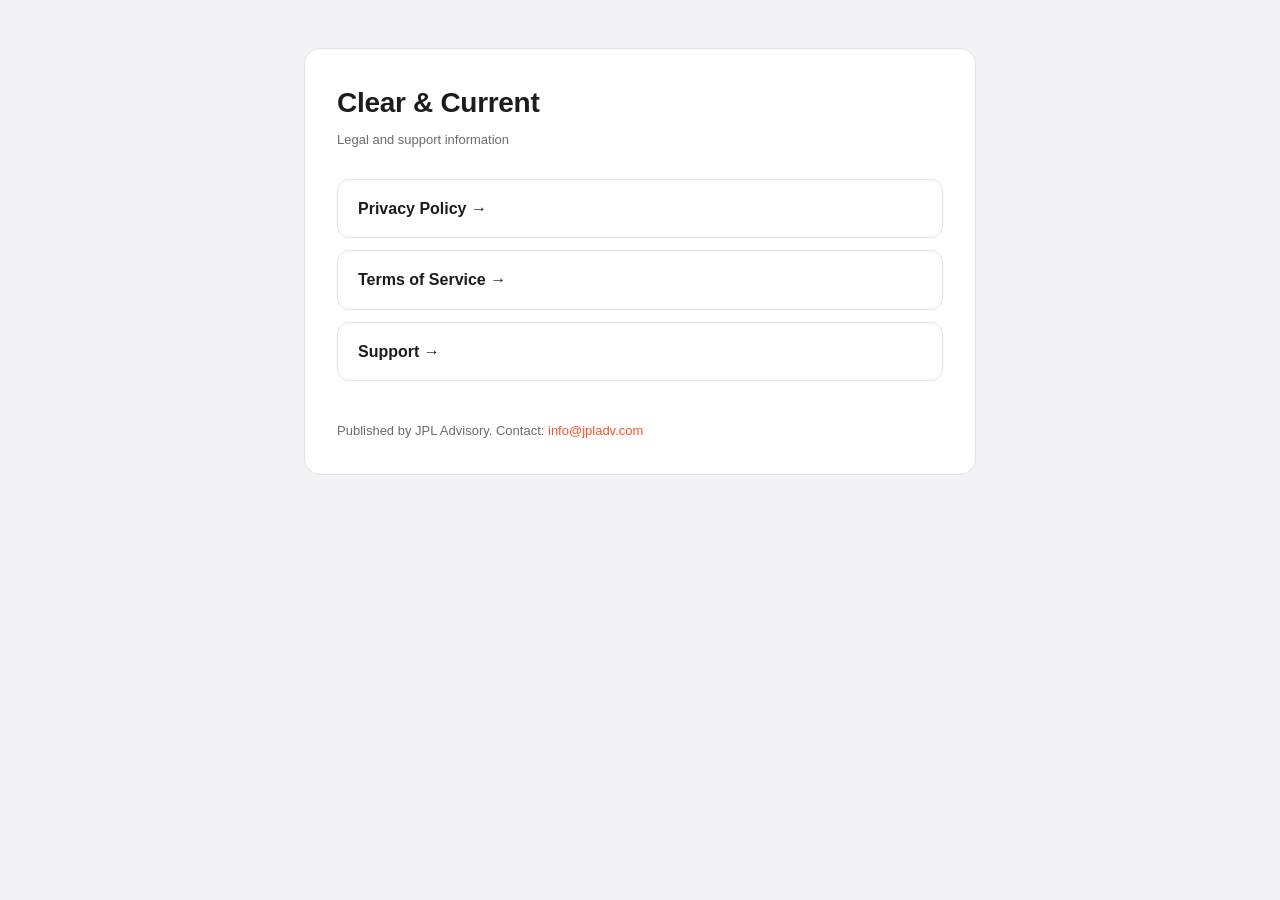
==== index.html @ c105700f "Rename app to Clear & Current" ====
<!doctype html>
<html lang="en">
<head>
<meta charset="utf-8" />
<meta name="viewport" content="width=device-width, initial-scale=1" />
<title>Clear & Current — Legal &amp; Support</title>
<link rel="stylesheet" href="style.css" />
</head>
<body>
<div class="wrap">
  <div class="card">
    <h1>Clear & Current</h1>
    <p class="meta">Legal and support information</p>
    <div class="home-links">
      <a href="privacy-policy.html">Privacy Policy →</a>
      <a href="terms.html">Terms of Service →</a>
      <a href="support.html">Support →</a>
    </div>
    <footer>Published by JPL Advisory. Contact: <a href="mailto:info@jpladv.com">info@jpladv.com</a></footer>
  </div>
</div>
</body>
</html>
---- style.css ----
:root {
  --bg: #f2f2f7;
  --card: #ffffff;
  --text: #1c1c1e;
  --text-secondary: #6b6b70;
  --accent: #f2542d;
  --border: #e2e2e6;
}

@media (prefers-color-scheme: dark) {
  :root {
    --bg: #000000;
    --card: #1c1c1e;
    --text: #f2f2f7;
    --text-secondary: #a0a0a5;
    --accent: #ff6a47;
    --border: #2c2c2e;
  }
}

* {
  box-sizing: border-box;
}

body {
  margin: 0;
  padding: 0;
  background: var(--bg);
  color: var(--text);
  font-family: -apple-system, BlinkMacSystemFont, "Segoe UI", Roboto, Helvetica, Arial, sans-serif;
  line-height: 1.6;
}

.wrap {
  max-width: 720px;
  margin: 0 auto;
  padding: 48px 24px 96px;
}

.card {
  background: var(--card);
  border: 1px solid var(--border);
  border-radius: 16px;
  padding: 32px;
}

h1 {
  font-size: 28px;
  font-weight: 800;
  letter-spacing: -0.3px;
  margin: 0 0 4px;
}

h2 {
  font-size: 18px;
  font-weight: 700;
  margin: 32px 0 8px;
}

h2:first-of-type {
  margin-top: 24px;
}

p, li {
  color: var(--text);
  font-size: 15px;
}

.meta {
  color: var(--text-secondary);
  font-size: 13px;
  margin: 0 0 28px;
}

a {
  color: var(--accent);
  text-decoration: none;
}

a:hover {
  text-decoration: underline;
}

nav.top {
  max-width: 720px;
  margin: 0 auto;
  padding: 24px 24px 0;
  font-size: 14px;
}

nav.top a {
  color: var(--text-secondary);
  font-weight: 600;
}

.home-links {
  display: flex;
  flex-direction: column;
  gap: 12px;
  margin-top: 24px;
}

.home-links a {
  display: block;
  padding: 16px 20px;
  border: 1px solid var(--border);
  border-radius: 12px;
  color: var(--text);
  font-weight: 700;
}

footer {
  margin-top: 40px;
  color: var(--text-secondary);
  font-size: 13px;
}
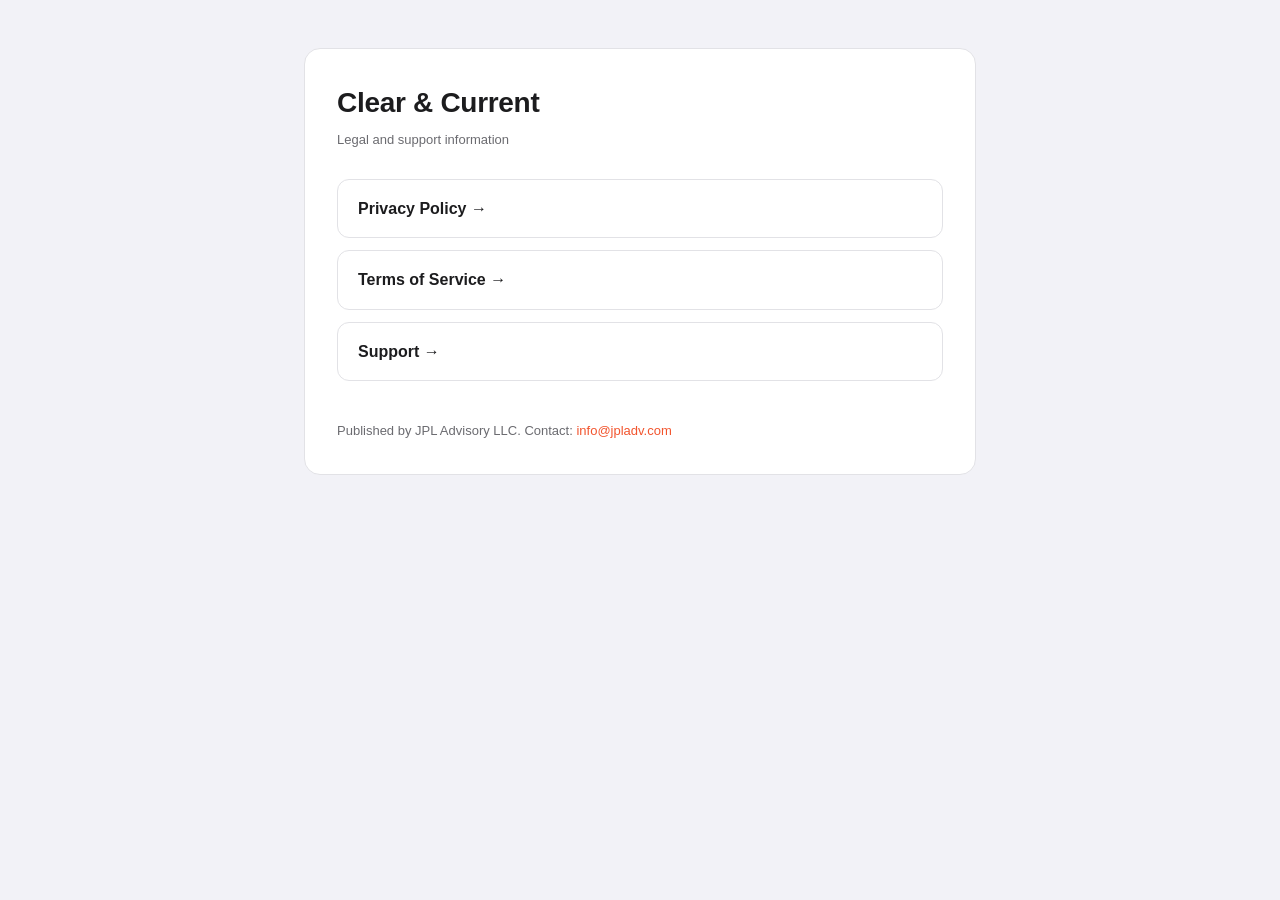
==== commit 36a07dd9: "Use full legal entity name, JPL Advisory LLC Co-Authored-By: Claude Sonnet 5 <noreply@anthropic.com>" ====
--- a/index.html
+++ b/index.html
@@ -16,7 +16,7 @@
       <a href="terms.html">Terms of Service →</a>
       <a href="support.html">Support →</a>
     </div>
-    <footer>Published by JPL Advisory. Contact: <a href="mailto:info@jpladv.com">info@jpladv.com</a></footer>
+    <footer>Published by JPL Advisory LLC. Contact: <a href="mailto:info@jpladv.com">info@jpladv.com</a></footer>
   </div>
 </div>
 </body>
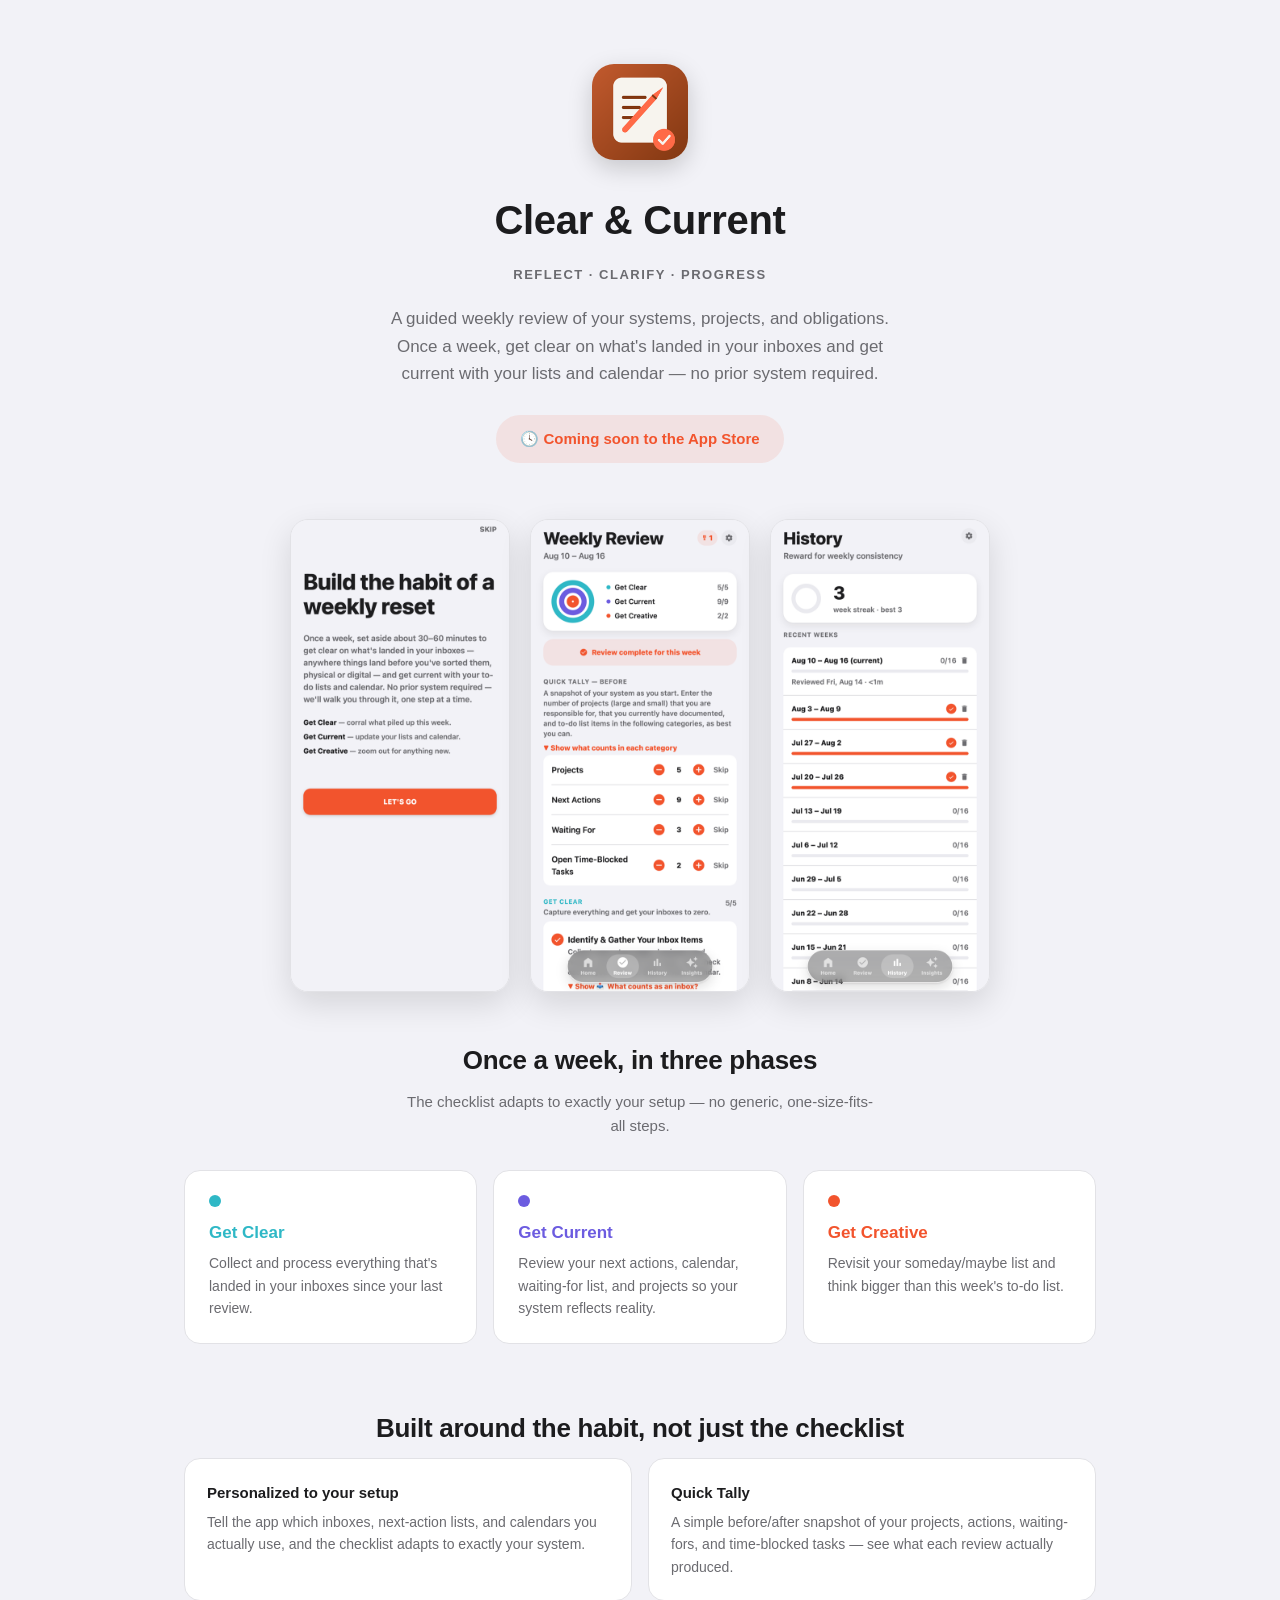
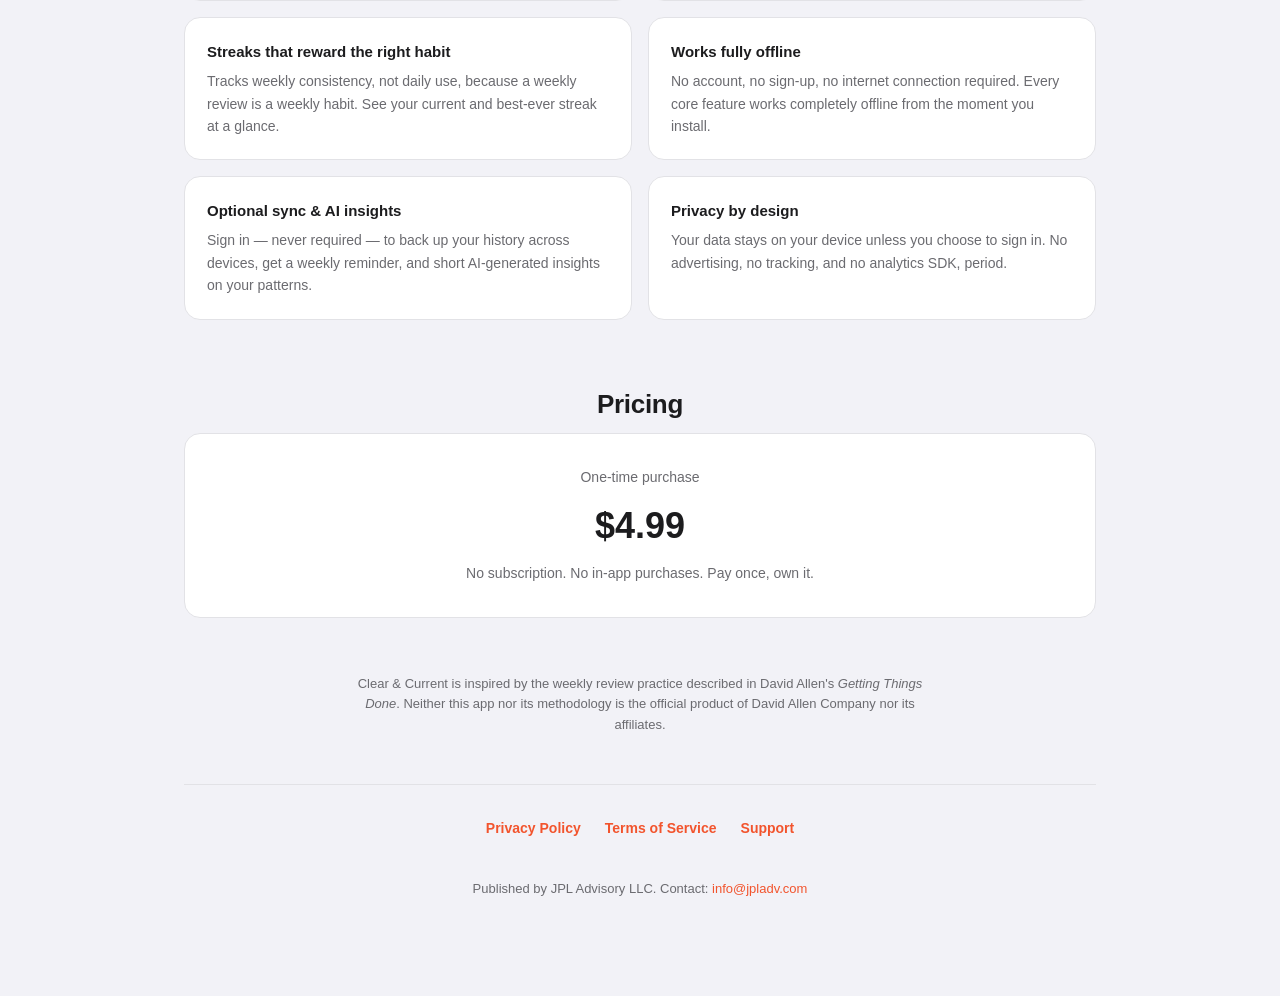
==== commit 1ba2b241: "Turn the homepage into a real marketing page Hero, screenshots, three-phase breakdown, feature grid," ====
--- a/index.html
+++ b/index.html
@@ -3,21 +3,102 @@
 <head>
 <meta charset="utf-8" />
 <meta name="viewport" content="width=device-width, initial-scale=1" />
-<title>Clear & Current — Legal &amp; Support</title>
+<title>Clear & Current — A guided weekly review</title>
+<meta name="description" content="Clear & Current is a guided weekly review of your systems, projects, and obligations. Works fully offline. No account required." />
+<link rel="icon" href="favicon-32.png" />
 <link rel="stylesheet" href="style.css" />
 </head>
 <body>
-<div class="wrap">
-  <div class="card">
+<div class="marketing-wrap">
+
+  <div class="hero">
+    <img class="app-icon" src="icon-180.png" alt="Clear & Current app icon" />
     <h1>Clear & Current</h1>
-    <p class="meta">Legal and support information</p>
-    <div class="home-links">
-      <a href="privacy-policy.html">Privacy Policy →</a>
-      <a href="terms.html">Terms of Service →</a>
-      <a href="support.html">Support →</a>
+    <p class="tagline">Reflect · Clarify · Progress</p>
+    <p class="pitch">
+      A guided weekly review of your systems, projects, and obligations. Once a week, get clear
+      on what's landed in your inboxes and get current with your lists and calendar — no prior
+      system required.
+    </p>
+    <span class="badge">🕓 Coming soon to the App Store</span>
+  </div>
+
+  <div class="screenshots">
+    <img src="screenshots/screenshot-intro.png" alt="Clear & Current onboarding screen" />
+    <img src="screenshots/screenshot-review.png" alt="Clear & Current weekly review screen, complete" />
+    <img src="screenshots/screenshot-history.png" alt="Clear & Current weekly streak history" />
+  </div>
+
+  <h2 class="section-title">Once a week, in three phases</h2>
+  <p class="section-subtitle">The checklist adapts to exactly your setup — no generic, one-size-fits-all steps.</p>
+  <div class="phases">
+    <div class="phase-card phase-clear">
+      <div class="phase-dot"></div>
+      <h3>Get Clear</h3>
+      <p>Collect and process everything that's landed in your inboxes since your last review.</p>
+    </div>
+    <div class="phase-card phase-current">
+      <div class="phase-dot"></div>
+      <h3>Get Current</h3>
+      <p>Review your next actions, calendar, waiting-for list, and projects so your system reflects reality.</p>
+    </div>
+    <div class="phase-card phase-creative">
+      <div class="phase-dot"></div>
+      <h3>Get Creative</h3>
+      <p>Revisit your someday/maybe list and think bigger than this week's to-do list.</p>
+    </div>
+  </div>
+
+  <h2 class="section-title">Built around the habit, not just the checklist</h2>
+  <div class="features">
+    <div class="feature-card">
+      <h3>Personalized to your setup</h3>
+      <p>Tell the app which inboxes, next-action lists, and calendars you actually use, and the checklist adapts to exactly your system.</p>
+    </div>
+    <div class="feature-card">
+      <h3>Quick Tally</h3>
+      <p>A simple before/after snapshot of your projects, actions, waiting-fors, and time-blocked tasks — see what each review actually produced.</p>
+    </div>
+    <div class="feature-card">
+      <h3>Streaks that reward the right habit</h3>
+      <p>Tracks weekly consistency, not daily use, because a weekly review is a weekly habit. See your current and best-ever streak at a glance.</p>
+    </div>
+    <div class="feature-card">
+      <h3>Works fully offline</h3>
+      <p>No account, no sign-up, no internet connection required. Every core feature works completely offline from the moment you install.</p>
+    </div>
+    <div class="feature-card">
+      <h3>Optional sync &amp; AI insights</h3>
+      <p>Sign in — never required — to back up your history across devices, get a weekly reminder, and short AI-generated insights on your patterns.</p>
+    </div>
+    <div class="feature-card">
+      <h3>Privacy by design</h3>
+      <p>Your data stays on your device unless you choose to sign in. No advertising, no tracking, and no analytics SDK, period.</p>
+    </div>
+  </div>
+
+  <h2 class="section-title">Pricing</h2>
+  <div class="pricing-card">
+    <div class="price-note">One-time purchase</div>
+    <div class="price">$4.99</div>
+    <div class="price-note">No subscription. No in-app purchases. Pay once, own it.</div>
+  </div>
+
+  <p class="disclaimer">
+    Clear & Current is inspired by the weekly review practice described in David Allen's
+    <em>Getting Things Done</em>. Neither this app nor its methodology is the official product of
+    David Allen Company nor its affiliates.
+  </p>
+
+  <div class="marketing-footer">
+    <div class="footer-links">
+      <a href="privacy-policy.html">Privacy Policy</a>
+      <a href="terms.html">Terms of Service</a>
+      <a href="support.html">Support</a>
     </div>
     <footer>Published by JPL Advisory LLC. Contact: <a href="mailto:info@jpladv.com">info@jpladv.com</a></footer>
   </div>
+
 </div>
 </body>
 </html>
--- a/style.css
+++ b/style.css
@@ -4,6 +4,11 @@
   --text: #1c1c1e;
   --text-secondary: #6b6b70;
   --accent: #f2542d;
+  --accent-wash: #f2542d1a;
+  --clear: #2fb8c6;
+  --clear-wash: #2fb8c61a;
+  --current: #6c5ce0;
+  --current-wash: #6c5ce01a;
   --border: #e2e2e6;
 }
 
@@ -14,6 +19,11 @@
     --text: #f2f2f7;
     --text-secondary: #a0a0a5;
     --accent: #ff6a47;
+    --accent-wash: #ff6a471f;
+    --clear: #3dd9e3;
+    --clear-wash: #3dd9e31f;
+    --current: #8779ff;
+    --current-wash: #8779ff1f;
     --border: #2c2c2e;
   }
 }
@@ -114,3 +124,200 @@
   color: var(--text-secondary);
   font-size: 13px;
 }
+
+/* Marketing homepage — everything below is scoped to index.html only. */
+
+.marketing-wrap {
+  max-width: 960px;
+  margin: 0 auto;
+  padding: 64px 24px 96px;
+}
+
+.hero {
+  text-align: center;
+  margin-bottom: 56px;
+}
+
+.hero img.app-icon {
+  width: 96px;
+  height: 96px;
+  border-radius: 22px;
+  box-shadow: 0 8px 24px rgba(0, 0, 0, 0.18);
+  margin-bottom: 20px;
+}
+
+.hero h1 {
+  font-size: 40px;
+  margin-bottom: 8px;
+}
+
+.hero .tagline {
+  color: var(--text-secondary);
+  font-size: 13px;
+  font-weight: 700;
+  letter-spacing: 1.5px;
+  text-transform: uppercase;
+  margin-bottom: 20px;
+}
+
+.hero .pitch {
+  max-width: 520px;
+  margin: 0 auto 28px;
+  font-size: 17px;
+  color: var(--text-secondary);
+}
+
+.badge {
+  display: inline-flex;
+  align-items: center;
+  gap: 8px;
+  padding: 12px 24px;
+  border-radius: 999px;
+  background: var(--accent-wash);
+  color: var(--accent);
+  font-weight: 700;
+  font-size: 15px;
+}
+
+.screenshots {
+  display: flex;
+  justify-content: center;
+  gap: 20px;
+  flex-wrap: wrap;
+  margin: 48px 0;
+}
+
+.screenshots img {
+  width: 220px;
+  max-width: 42vw;
+  border-radius: 18px;
+  border: 1px solid var(--border);
+  box-shadow: 0 12px 32px rgba(0, 0, 0, 0.12);
+}
+
+.section-title {
+  text-align: center;
+  font-size: 26px;
+  font-weight: 800;
+  letter-spacing: -0.3px;
+  margin: 64px 0 8px;
+}
+
+.section-subtitle {
+  text-align: center;
+  color: var(--text-secondary);
+  max-width: 480px;
+  margin: 0 auto 32px;
+}
+
+.phases {
+  display: grid;
+  grid-template-columns: repeat(3, 1fr);
+  gap: 16px;
+}
+
+.phase-card {
+  background: var(--card);
+  border: 1px solid var(--border);
+  border-radius: 16px;
+  padding: 24px;
+}
+
+.phase-dot {
+  width: 12px;
+  height: 12px;
+  border-radius: 50%;
+  margin-bottom: 12px;
+}
+
+.phase-card h3 {
+  font-size: 17px;
+  margin: 0 0 6px;
+}
+
+.phase-card p {
+  color: var(--text-secondary);
+  font-size: 14px;
+  margin: 0;
+}
+
+.phase-clear .phase-dot { background: var(--clear); }
+.phase-clear h3 { color: var(--clear); }
+.phase-current .phase-dot { background: var(--current); }
+.phase-current h3 { color: var(--current); }
+.phase-creative .phase-dot { background: var(--accent); }
+.phase-creative h3 { color: var(--accent); }
+
+.features {
+  display: grid;
+  grid-template-columns: repeat(2, 1fr);
+  gap: 16px;
+}
+
+.feature-card {
+  background: var(--card);
+  border: 1px solid var(--border);
+  border-radius: 16px;
+  padding: 22px;
+}
+
+.feature-card h3 {
+  font-size: 15px;
+  margin: 0 0 6px;
+}
+
+.feature-card p {
+  color: var(--text-secondary);
+  font-size: 14px;
+  margin: 0;
+}
+
+.pricing-card {
+  background: var(--card);
+  border: 1px solid var(--border);
+  border-radius: 16px;
+  padding: 32px;
+  text-align: center;
+}
+
+.pricing-card .price {
+  font-size: 36px;
+  font-weight: 800;
+  margin: 8px 0;
+}
+
+.pricing-card .price-note {
+  color: var(--text-secondary);
+  font-size: 14px;
+}
+
+.disclaimer {
+  color: var(--text-secondary);
+  font-size: 13px;
+  text-align: center;
+  max-width: 600px;
+  margin: 56px auto 0;
+}
+
+.marketing-footer {
+  text-align: center;
+  margin-top: 48px;
+  padding-top: 32px;
+  border-top: 1px solid var(--border);
+}
+
+.marketing-footer .footer-links {
+  display: flex;
+  justify-content: center;
+  gap: 24px;
+  margin-bottom: 16px;
+  font-weight: 600;
+  font-size: 14px;
+}
+
+@media (max-width: 640px) {
+  .phases,
+  .features {
+    grid-template-columns: 1fr;
+  }
+}
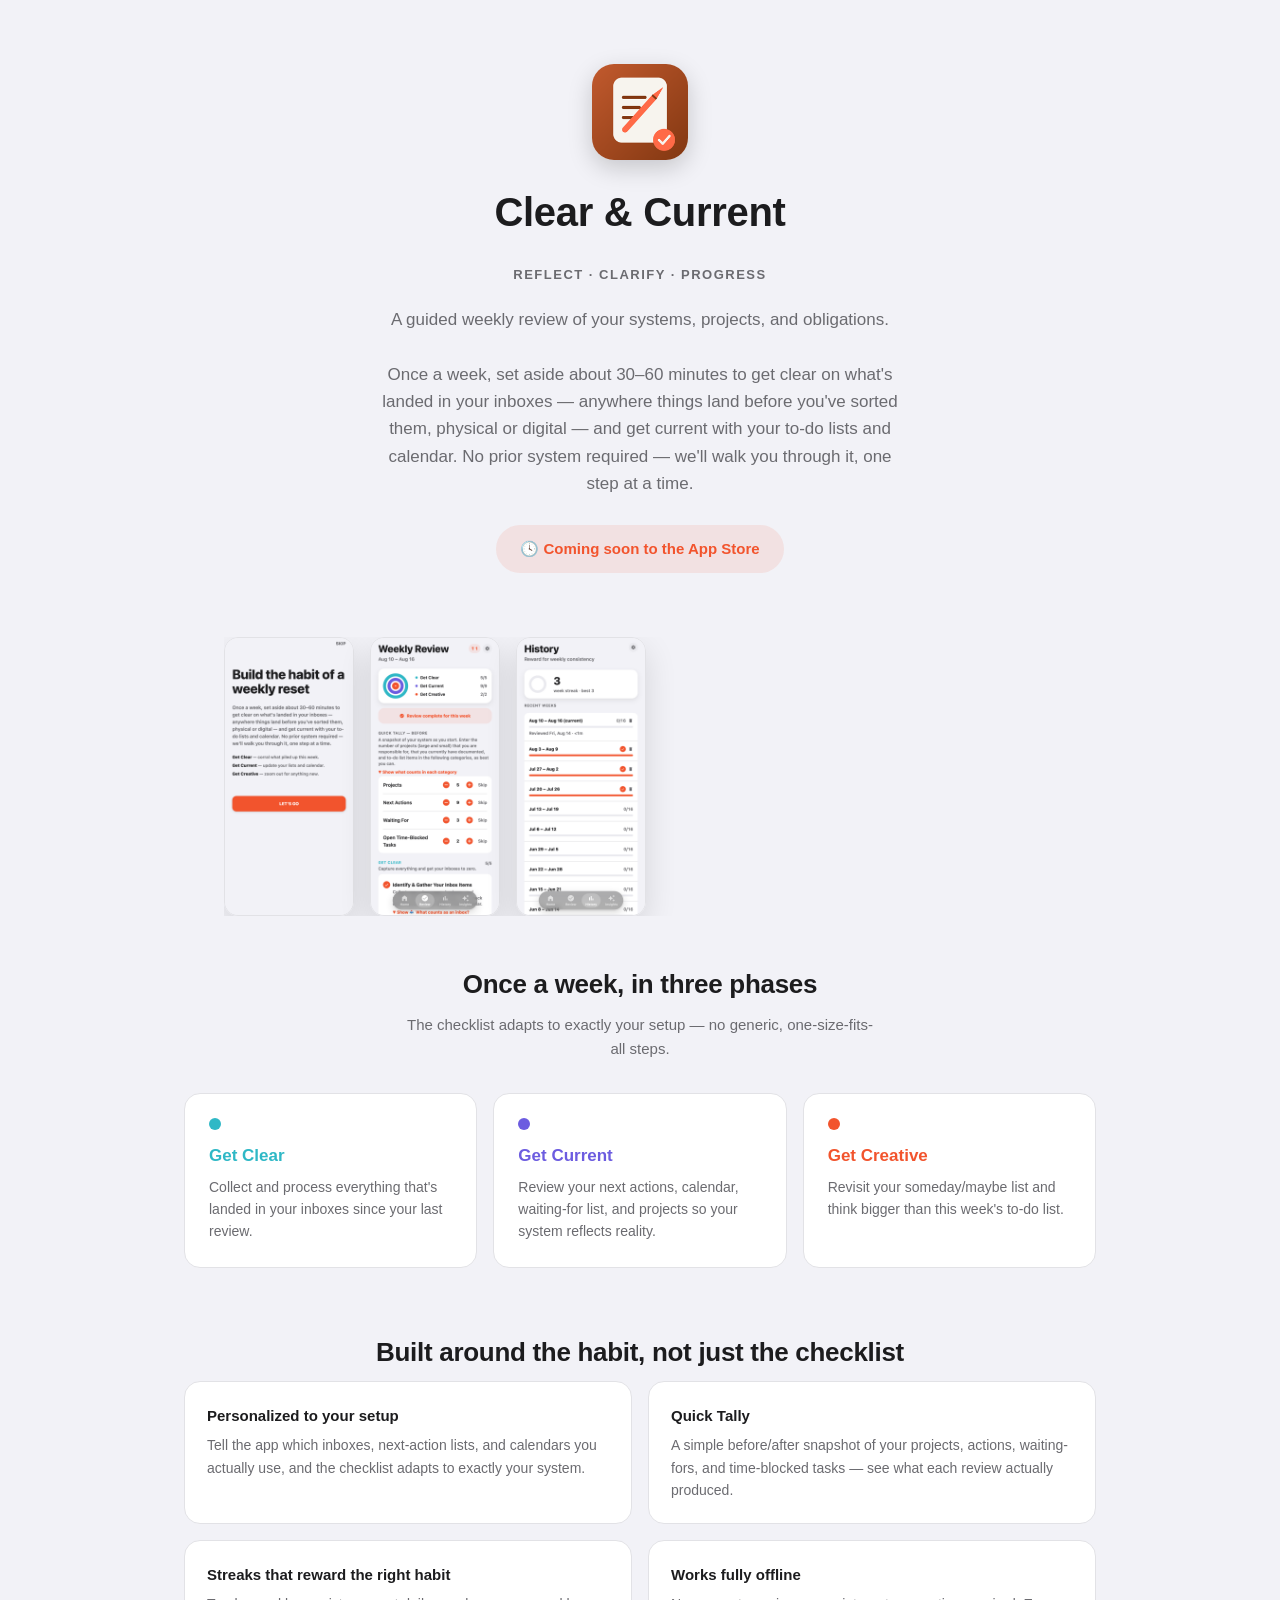
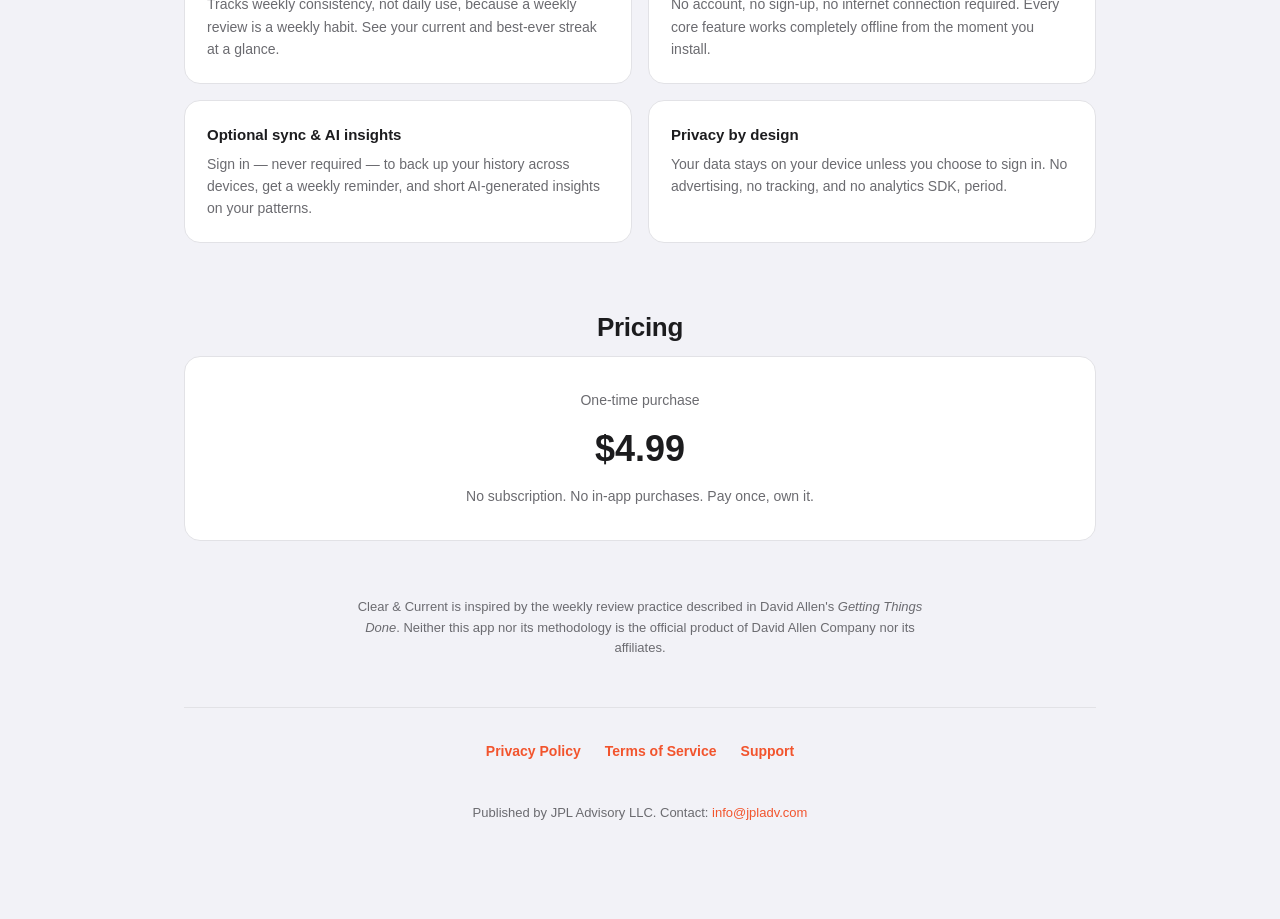
==== commit 193d31c9: "Refine marketing page hero and screenshot row Split the hero pitch into two paragraphs (short intro," ====
--- a/index.html
+++ b/index.html
@@ -16,9 +16,13 @@
     <h1>Clear & Current</h1>
     <p class="tagline">Reflect · Clarify · Progress</p>
     <p class="pitch">
-      A guided weekly review of your systems, projects, and obligations. Once a week, get clear
-      on what's landed in your inboxes and get current with your lists and calendar — no prior
-      system required.
+      A guided weekly review of your systems, projects, and obligations.
+    </p>
+    <p class="pitch">
+      Once a week, set aside about 30–60 minutes to get clear on what's landed in your inboxes —
+      anywhere things land before you've sorted them, physical or digital — and get current with
+      your to-do lists and calendar. No prior system required — we'll walk you through it, one
+      step at a time.
     </p>
     <span class="badge">🕓 Coming soon to the App Store</span>
   </div>
--- a/style.css
+++ b/style.css
@@ -134,6 +134,9 @@
 }
 
 .hero {
+  display: flex;
+  flex-direction: column;
+  align-items: center;
   text-align: center;
   margin-bottom: 56px;
 }
@@ -181,16 +184,17 @@
 
 .screenshots {
   display: flex;
-  justify-content: center;
-  gap: 20px;
-  flex-wrap: wrap;
-  margin: 48px 0;
+  justify-content: flex-start;
+  gap: 16px;
+  flex-wrap: nowrap;
+  overflow-x: auto;
+  margin: 64px 0 48px 40px;
 }
 
 .screenshots img {
-  width: 220px;
-  max-width: 42vw;
-  border-radius: 18px;
+  width: 130px;
+  flex: 0 0 auto;
+  border-radius: 14px;
   border: 1px solid var(--border);
   box-shadow: 0 12px 32px rgba(0, 0, 0, 0.12);
 }
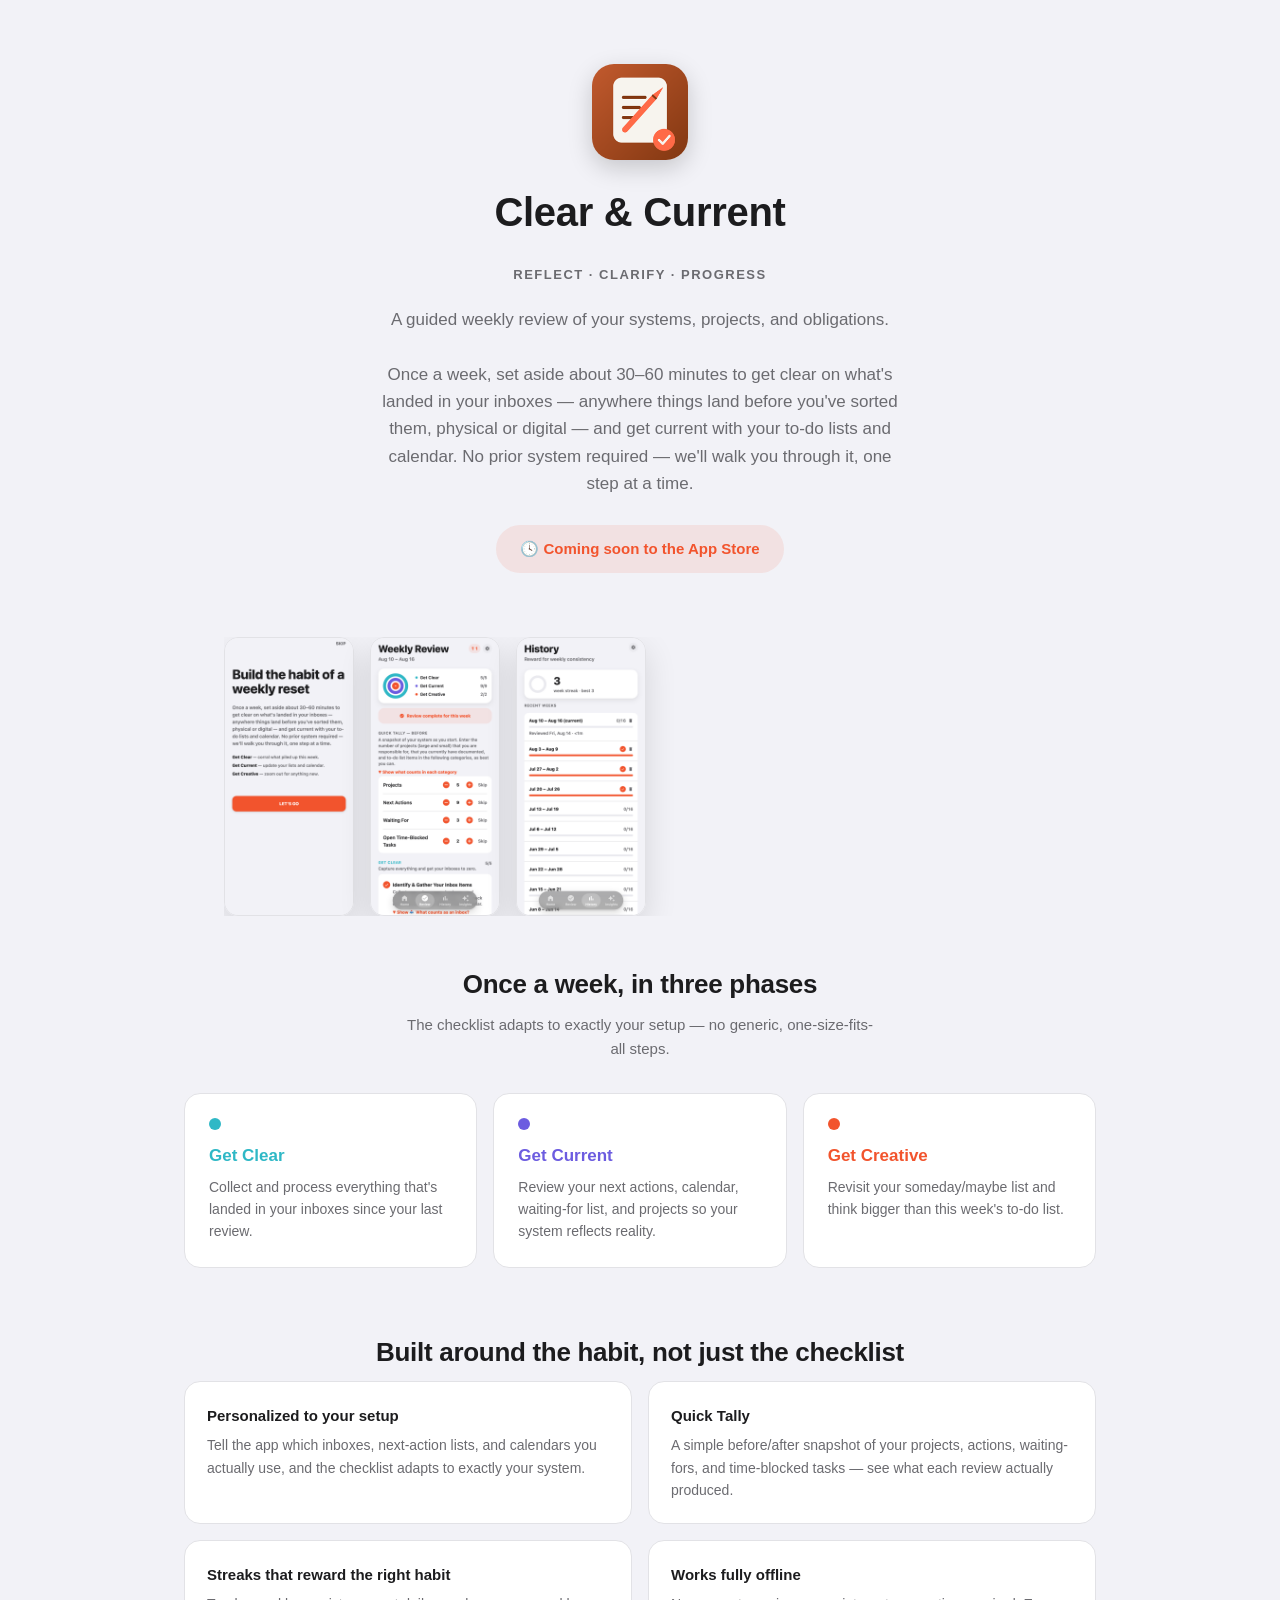
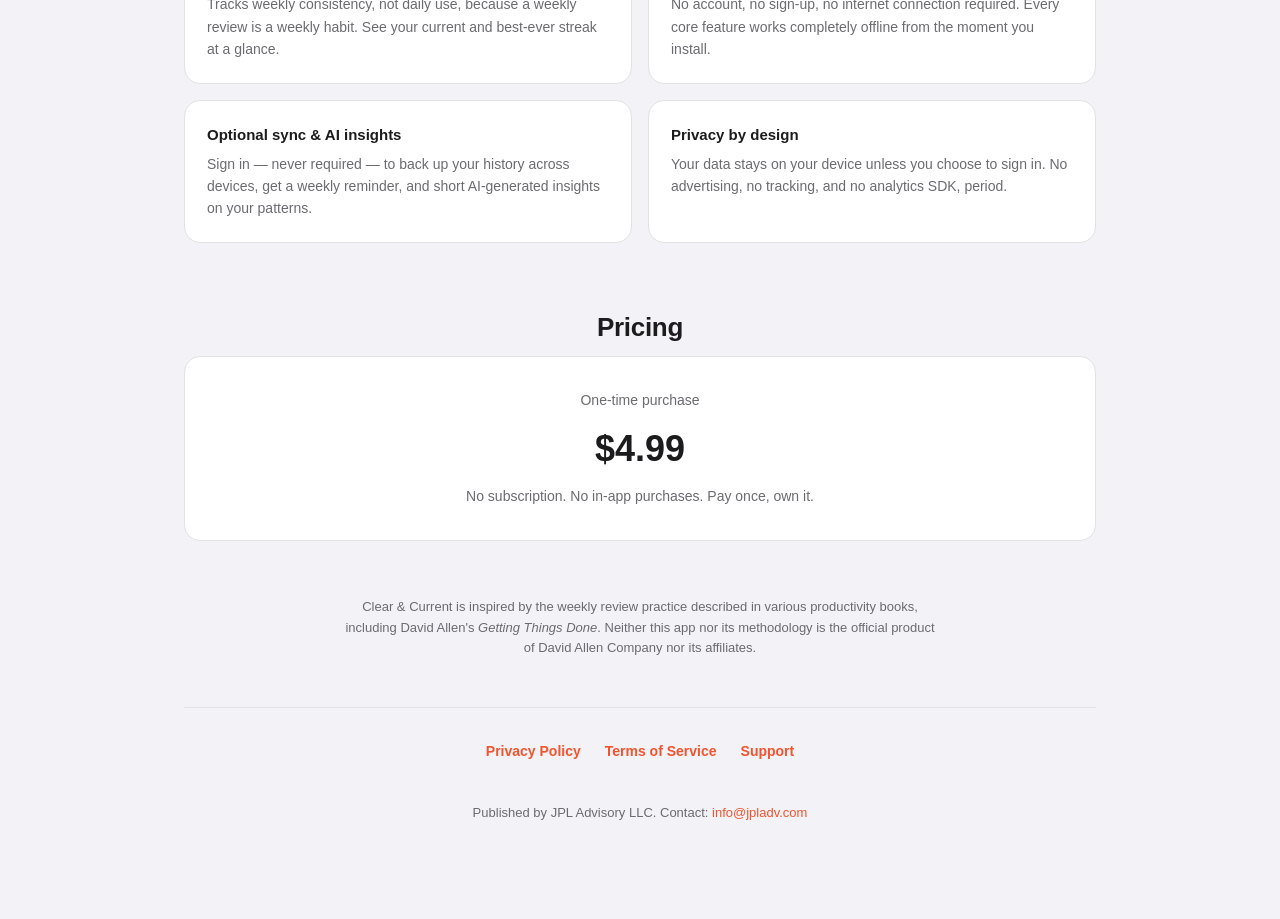
==== commit d9c06898: "Broaden disclaimer to "various productivity books" Co-Authored-By: Claude Sonnet 5 <noreply@anthropi" ====
--- a/index.html
+++ b/index.html
@@ -89,9 +89,9 @@
   </div>
 
   <p class="disclaimer">
-    Clear & Current is inspired by the weekly review practice described in David Allen's
-    <em>Getting Things Done</em>. Neither this app nor its methodology is the official product of
-    David Allen Company nor its affiliates.
+    Clear & Current is inspired by the weekly review practice described in various productivity
+    books, including David Allen's <em>Getting Things Done</em>. Neither this app nor its
+    methodology is the official product of David Allen Company nor its affiliates.
   </p>
 
   <div class="marketing-footer">
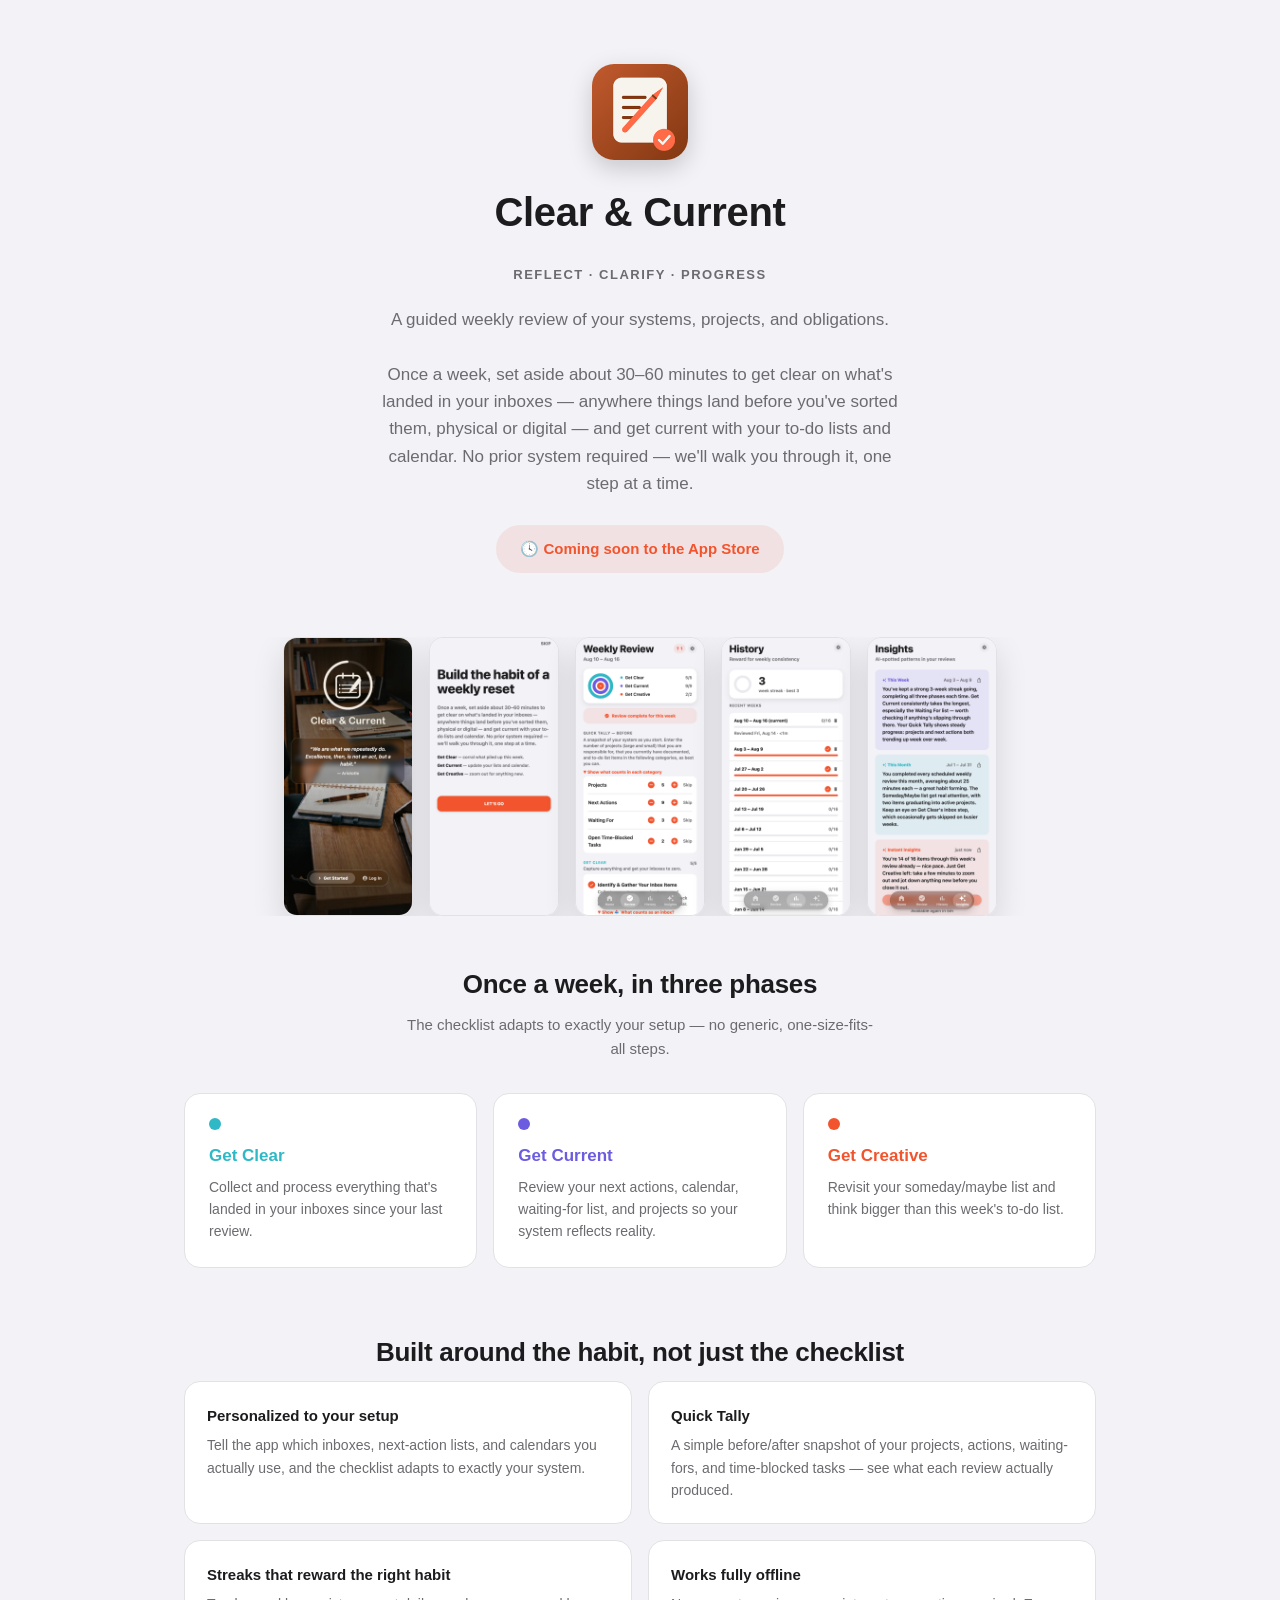
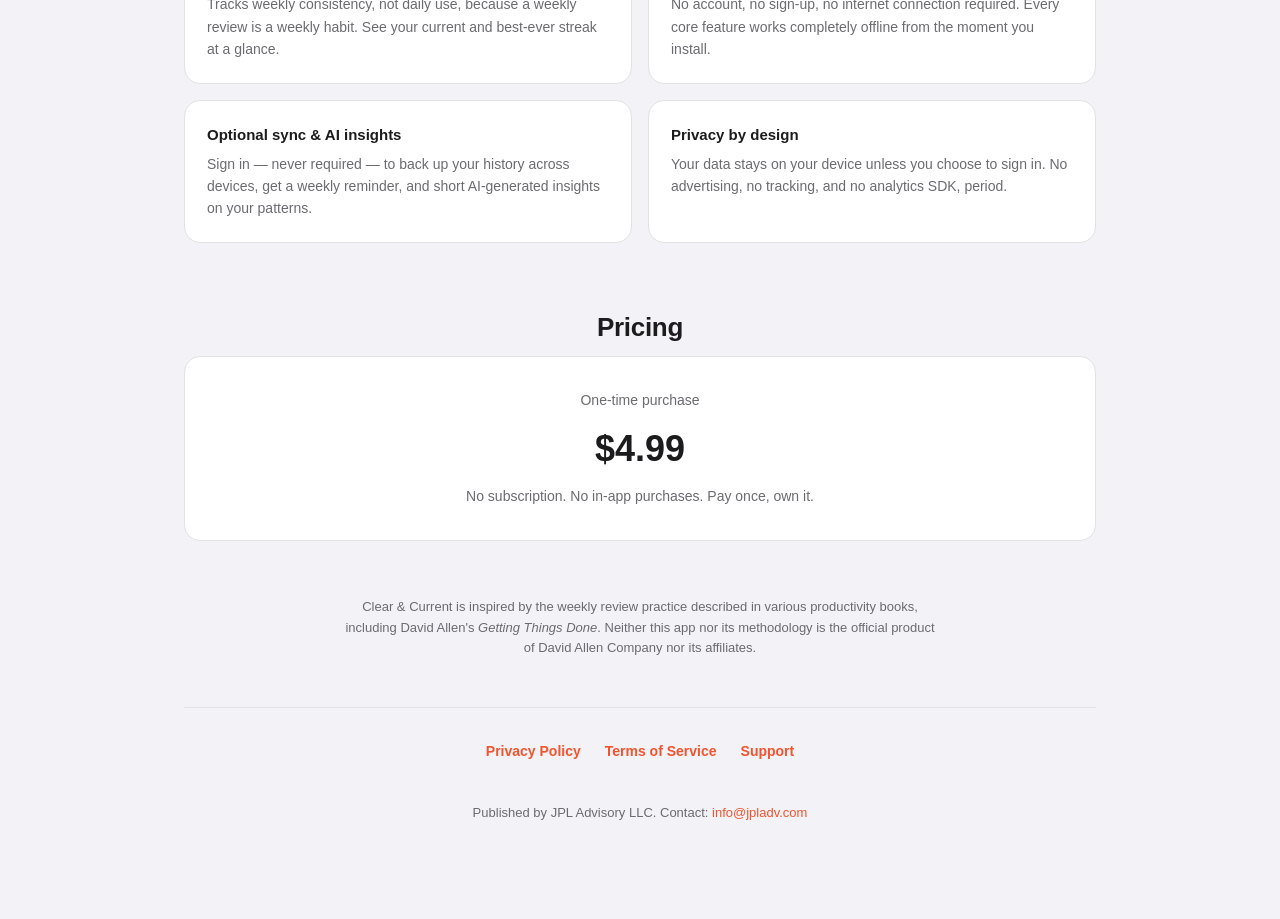
==== commit d9729be0: "Add cover and insights screenshots, center the row Five screenshots now: cover, onboarding intro, re" ====
--- a/index.html
+++ b/index.html
@@ -28,9 +28,11 @@
   </div>
 
   <div class="screenshots">
+    <img src="screenshots/screenshot-cover.png" alt="Clear & Current cover screen" />
     <img src="screenshots/screenshot-intro.png" alt="Clear & Current onboarding screen" />
     <img src="screenshots/screenshot-review.png" alt="Clear & Current weekly review screen, complete" />
     <img src="screenshots/screenshot-history.png" alt="Clear & Current weekly streak history" />
+    <img src="screenshots/screenshot-insights.png" alt="Clear & Current AI-generated insights" />
   </div>
 
   <h2 class="section-title">Once a week, in three phases</h2>
--- a/style.css
+++ b/style.css
@@ -184,11 +184,14 @@
 
 .screenshots {
   display: flex;
-  justify-content: flex-start;
+  /* "safe" keeps this centered when everything fits, but falls back to left-aligned/scrollable
+     instead of clipping the start of the row when it overflows (e.g. 5 screenshots on mobile) —
+     plain "center" on an overflowing flex row makes the overflowed start inaccessible to scroll. */
+  justify-content: safe center;
   gap: 16px;
   flex-wrap: nowrap;
   overflow-x: auto;
-  margin: 64px 0 48px 40px;
+  margin: 64px 0 48px;
 }
 
 .screenshots img {
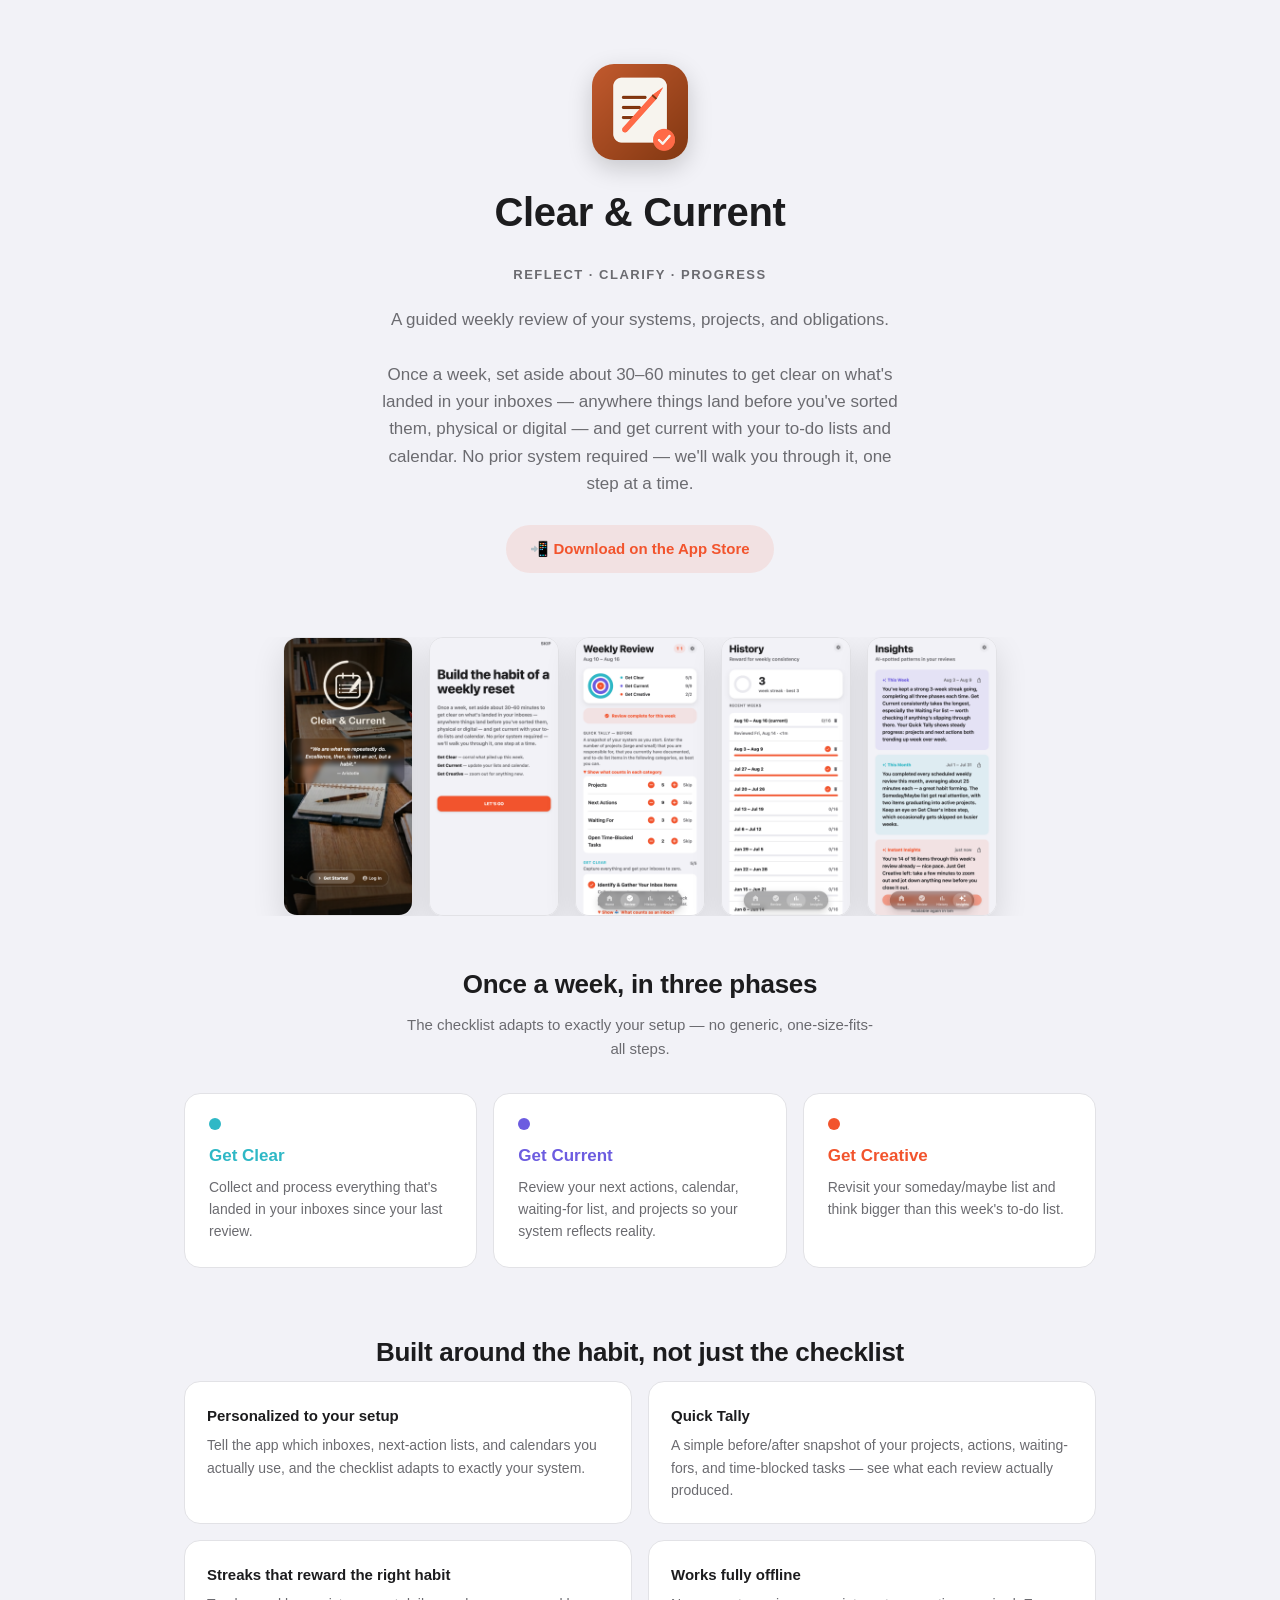
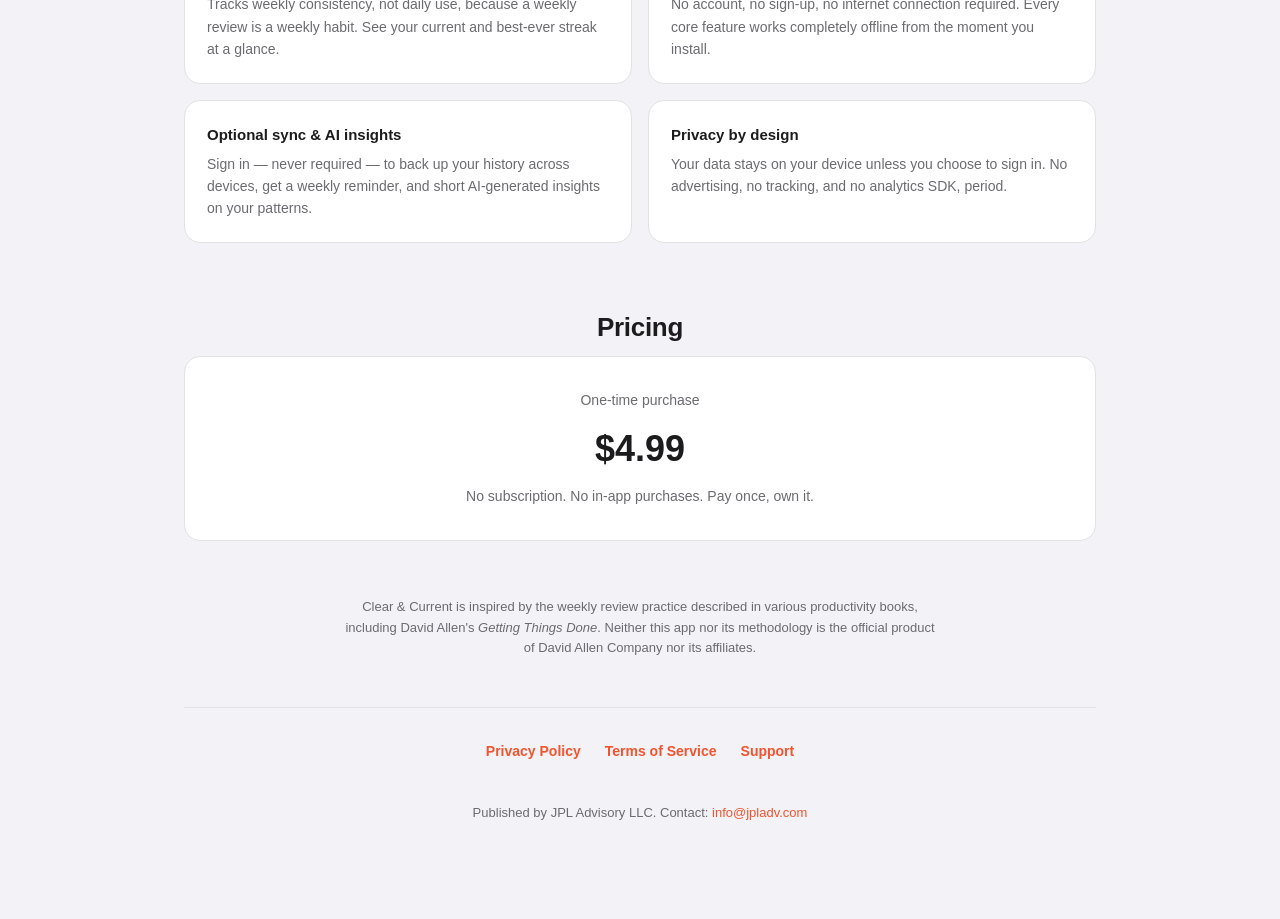
==== commit 0cea13d9: "Link the live App Store listing, replace the coming-soon badge Clear & Current is now live at id6801" ====
--- a/index.html
+++ b/index.html
@@ -24,7 +24,7 @@
       your to-do lists and calendar. No prior system required — we'll walk you through it, one
       step at a time.
     </p>
-    <span class="badge">🕓 Coming soon to the App Store</span>
+    <a class="badge badge-link" href="https://apps.apple.com/us/app/clear-current/id6801531441">📲 Download on the App Store</a>
   </div>
 
   <div class="screenshots">
--- a/style.css
+++ b/style.css
@@ -182,6 +182,16 @@
   font-size: 15px;
 }
 
+.badge-link {
+  transition: background 0.15s ease;
+}
+
+.badge-link:hover {
+  background: var(--accent);
+  color: var(--card);
+  text-decoration: none;
+}
+
 .screenshots {
   display: flex;
   /* "safe" keeps this centered when everything fits, but falls back to left-aligned/scrollable
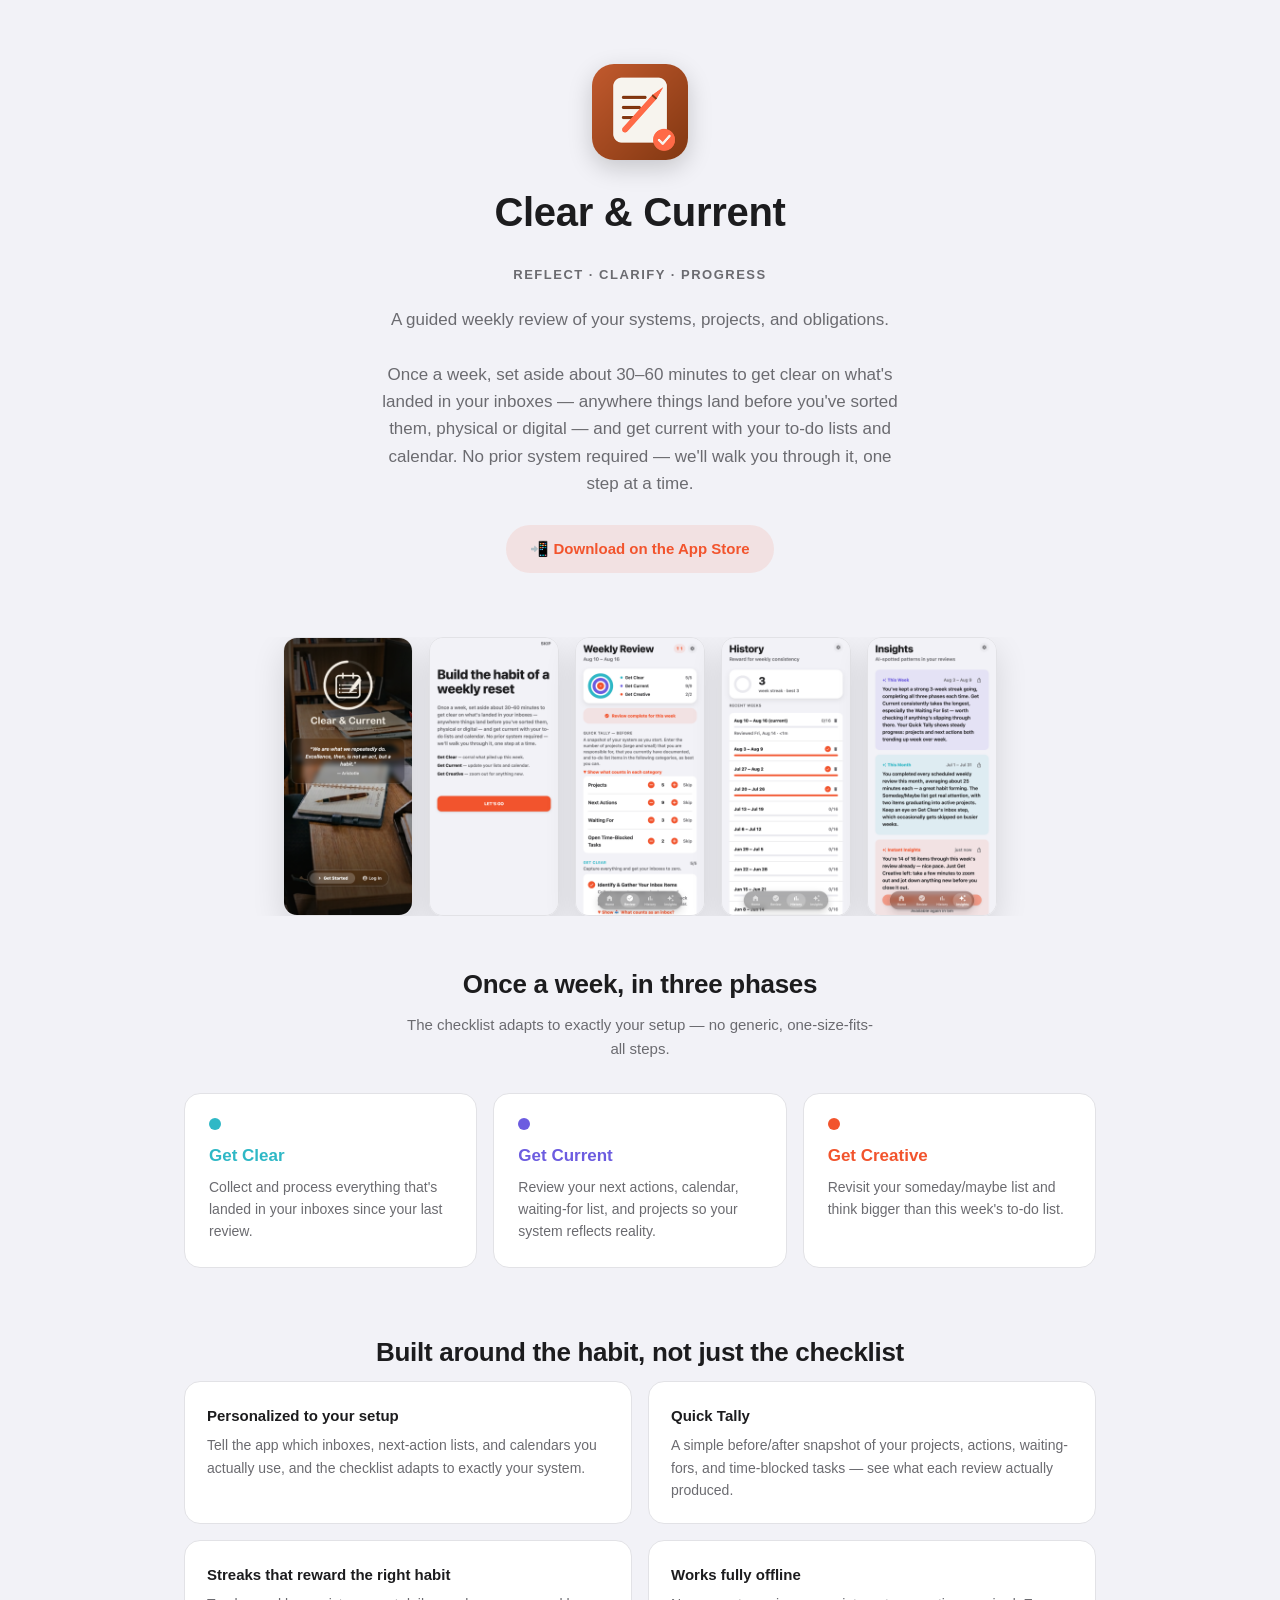
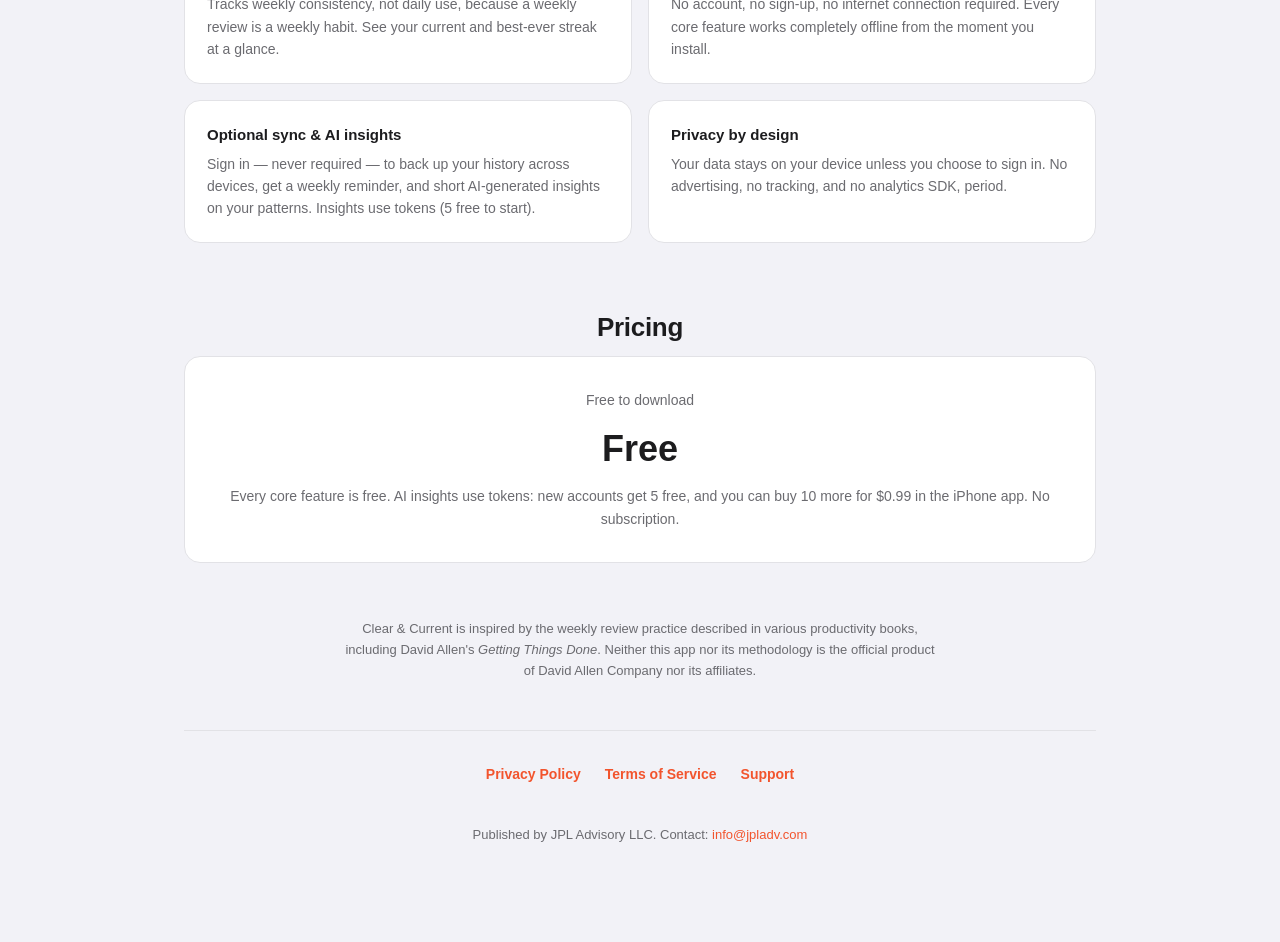
==== commit 98efde5b: "Update pricing for free app with tokens Co-Authored-By: Claude Sonnet 5.5 <noreply@anthropic.com>" ====
--- a/index.html
+++ b/index.html
@@ -75,7 +75,7 @@
     </div>
     <div class="feature-card">
       <h3>Optional sync &amp; AI insights</h3>
-      <p>Sign in — never required — to back up your history across devices, get a weekly reminder, and short AI-generated insights on your patterns.</p>
+      <p>Sign in — never required — to back up your history across devices, get a weekly reminder, and short AI-generated insights on your patterns. Insights use tokens (5 free to start).</p>
     </div>
     <div class="feature-card">
       <h3>Privacy by design</h3>
@@ -85,9 +85,9 @@
 
   <h2 class="section-title">Pricing</h2>
   <div class="pricing-card">
-    <div class="price-note">One-time purchase</div>
-    <div class="price">$4.99</div>
-    <div class="price-note">No subscription. No in-app purchases. Pay once, own it.</div>
+    <div class="price-note">Free to download</div>
+    <div class="price">Free</div>
+    <div class="price-note">Every core feature is free. AI insights use tokens: new accounts get 5 free, and you can buy 10 more for $0.99 in the iPhone app. No subscription.</div>
   </div>
 
   <p class="disclaimer">
